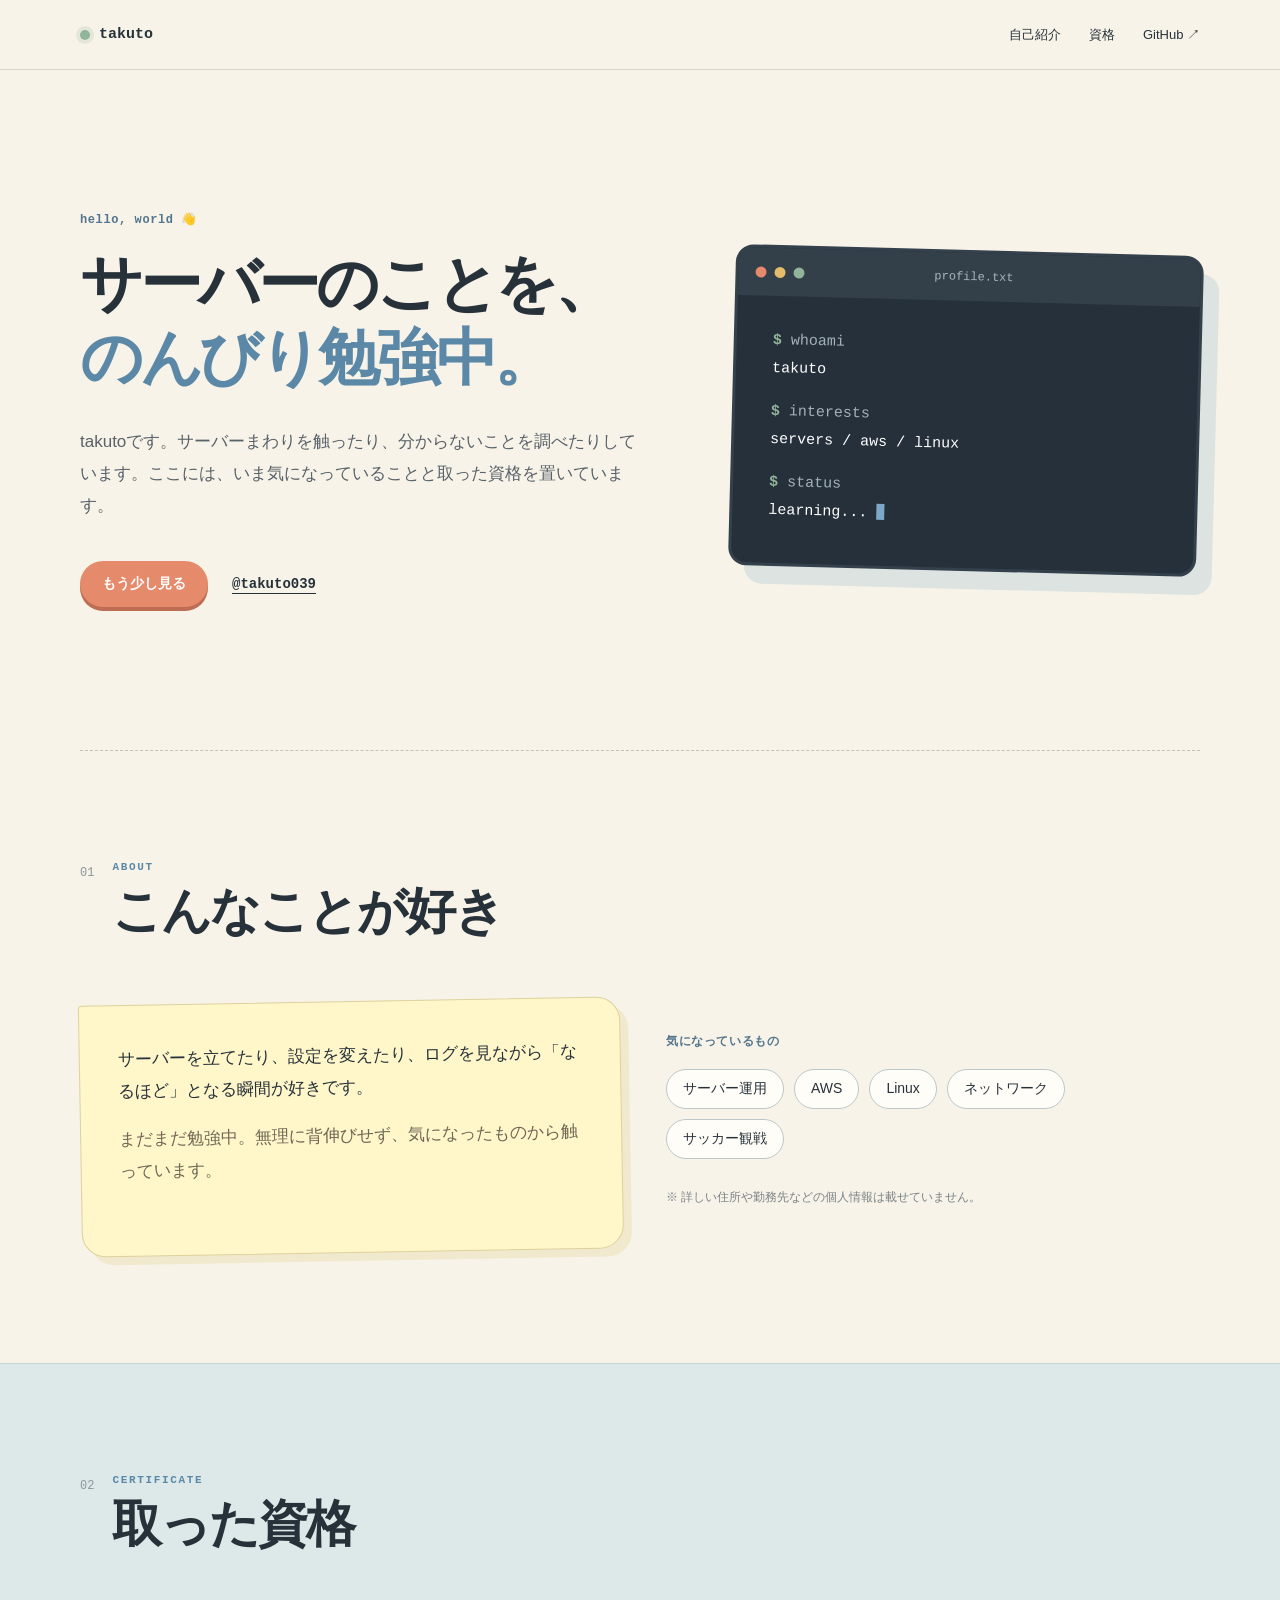
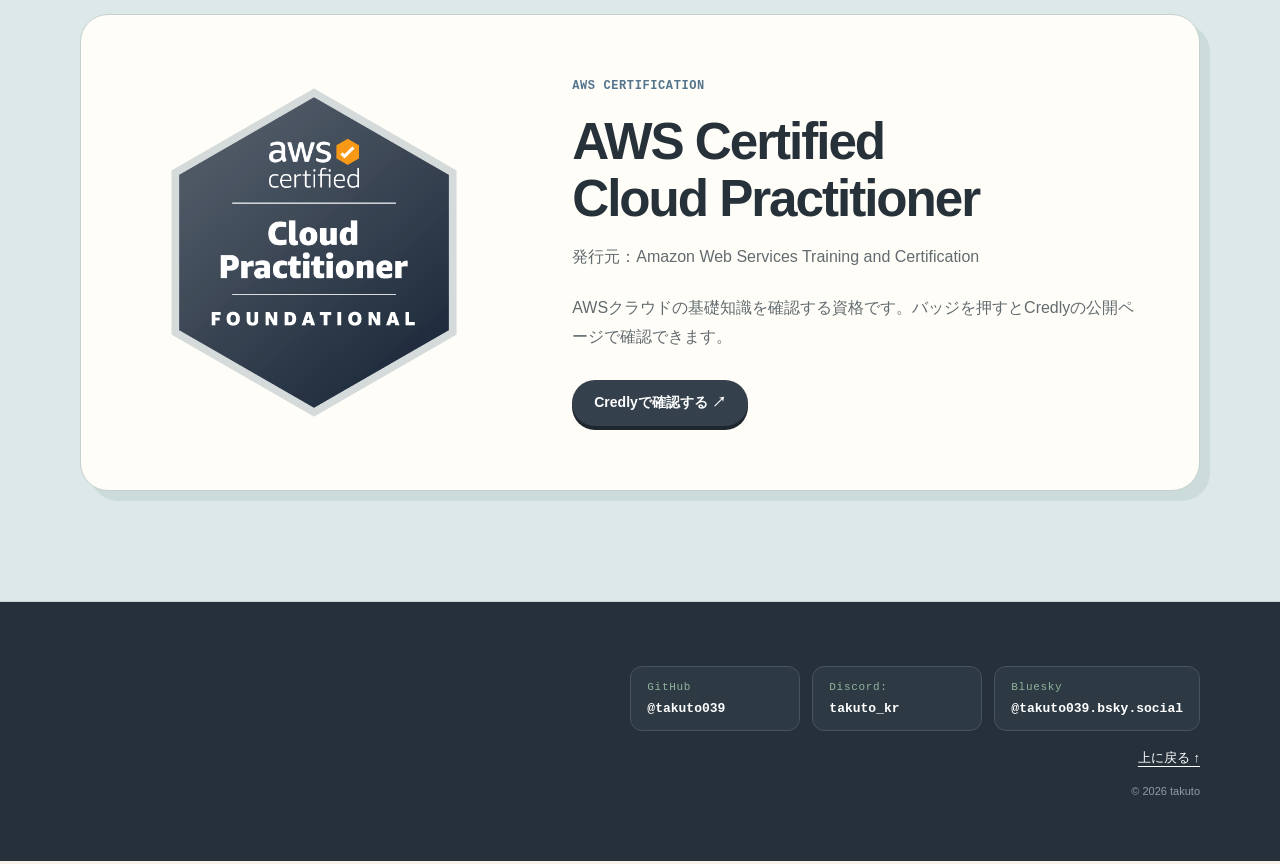
==== index.html @ 6f95fbd8 "Update index.html" ====
<!doctype html>
<html lang="ja">
<head>
  <meta charset="utf-8">
  <meta name="viewport" content="width=device-width,initial-scale=1">
  <meta name="description" content="サーバーまわりを勉強しているtakutoの自己紹介と資格ページです。">
  <meta property="og:title" content="takuto | サーバーのことを勉強中">
  <meta property="og:description" content="サーバーのことを、のんびり勉強中。">
  <meta property="og:type" content="website">
  <meta property="og:url" content="https://takuto039.github.io/">
  <meta property="og:image" content="https://takuto039.github.io/og-relaxed.png">
  <title>takuto | サーバーのことを勉強中</title>
  <link rel="stylesheet" href="styles.css">
</head>
<body>
<main>
  <header class="site-header">
    <a class="brand" href="#top"><span class="status-dot"></span>takuto</a>
    <nav aria-label="メインナビゲーション"><a href="#about">自己紹介</a><a href="#cert">資格</a><a href="https://github.com/takuto039">GitHub ↗</a></nav>
  </header>
  <section class="hero wrap" id="top">
    <div class="hero-copy">
      <p class="kicker">hello, world 👋</p>
      <h1><span class="hero-line">サーバーのことを、</span><span class="hero-line accent">のんびり勉強中。</span></h1>
      <p class="lead">takutoです。サーバーまわりを触ったり、分からないことを調べたりしています。ここには、いま気になっていることと取った資格を置いています。</p>
      <div class="hero-links"><a class="button" href="#about">もう少し見る</a><a class="plain-link" href="https://github.com/takuto039">@takuto039</a></div>
    </div>
    <div class="terminal" aria-label="takutoのプロフィール">
      <div class="terminal-bar"><span></span><span></span><span></span><p>profile.txt</p></div>
      <div class="terminal-body"><p><b>$</b> whoami</p><strong>takuto</strong><p><b>$</b> interests</p><strong>servers / aws / linux</strong><p><b>$</b> status</p><strong>learning... <i class="cursor"></i></strong></div>
    </div>
  </section>
  <section class="about wrap" id="about">
    <div class="section-title"><span>01</span><div><p>ABOUT</p><h2>こんなことが好き</h2></div></div>
    <div class="about-grid">
      <div class="note-card"><p>サーバーを立てたり、設定を変えたり、ログを見ながら「なるほど」となる瞬間が好きです。</p><p>まだまだ勉強中。無理に背伸びせず、気になったものから触っています。</p></div>
      <div class="topics"><p class="small-label">気になっているもの</p><div class="topic-list"><span>サーバー運用</span><span>AWS</span><span>Linux</span><span>ネットワーク</span><span>サッカー観戦</span></div><p class="topic-note">※ 詳しい住所や勤務先などの個人情報は載せていません。</p></div>
    </div>
  </section>
  <section class="cert-section" id="cert">
    <div class="wrap">
      <div class="section-title"><span>02</span><div><p>CERTIFICATE</p><h2>取った資格</h2></div></div>
      <article class="cert-card">
        <a class="badge-link" href="https://www.credly.com/badges/014c07ad-c490-4eeb-ae2e-093314db21c7/public_url" aria-label="CredlyでAWS Certified Cloud Practitionerを確認"><img src="aws-certified-cloud-practitioner.png" alt="AWS Certified Cloud Practitioner バッジ"></a>
        <div class="cert-copy"><p class="small-label">AWS CERTIFICATION</p><h3>AWS Certified<br>Cloud Practitioner</h3><p>発行元：Amazon Web Services Training and Certification</p><p class="cert-description">AWSクラウドの基礎知識を確認する資格です。バッジを押すとCredlyの公開ページで確認できます。</p><a class="button dark" href="https://www.credly.com/badges/014c07ad-c490-4eeb-ae2e-093314db21c7/public_url">Credlyで確認する ↗</a></div>
      </article>
    </div>
  </section>
  <footer><div class="wrap footer-inner"><div class="footer-links"><div class="social-list"><a class="social-item" href="https://github.com/takuto039"><span>GitHub</span><strong>@takuto039</strong></a><div class="social-item"><span>Discord: </span><strong>takuto_kr</strong></div><a class="social-item" href="https://bsky.app/profile/takuto039.bsky.social"><span>Bluesky</span><strong>@takuto039.bsky.social</strong></a></div><a class="back-link" href="#top">上に戻る ↑</a><p>© 2026 takuto</p></div></div></footer>
</main>
</body>
</html>
---- styles.css ----
:root { --cream:#f7f3e8; --paper:#fffdf7; --ink:#27313a; --muted:#6f777d; --blue:#7ca7c7; --green:#91b49b; --coral:#e58a6b; --line:#d9d4c7; }
* { box-sizing:border-box; }
html { scroll-behavior:smooth; }
body { margin:0; background:var(--cream); color:var(--ink); font-family:"Hiragino Kaku Gothic ProN","Yu Gothic",Meiryo,sans-serif; }
a { color:inherit; }
.wrap { width:min(1120px,calc(100% - 48px)); margin-inline:auto; }
.site-header { height:70px; display:flex; align-items:center; justify-content:space-between; padding:0 max(24px,calc((100vw - 1120px)/2)); border-bottom:1px solid var(--line); background:rgba(247,243,232,.9); position:sticky; top:0; z-index:10; backdrop-filter:blur(10px); }
.brand { display:flex; align-items:center; gap:9px; font:700 15px/1 ui-monospace,SFMono-Regular,Consolas,monospace; text-decoration:none; }
.status-dot { width:10px; height:10px; border-radius:50%; background:var(--green); box-shadow:0 0 0 4px rgba(145,180,155,.2); }
nav { display:flex; align-items:center; gap:28px; }
nav a { font-size:13px; text-decoration:none; }
nav a:hover { text-decoration:underline; text-underline-offset:5px; }
.hero { min-height:680px; padding-block:100px; display:grid; grid-template-columns:1.1fr .9fr; gap:80px; align-items:center; }
.kicker,.small-label { color:#53758d; margin:0 0 18px; font:700 12px/1.3 ui-monospace,SFMono-Regular,Consolas,monospace; letter-spacing:.05em; }
h1 { font-size:clamp(30px,5vw,62px); line-height:1.2; letter-spacing:-.055em; margin:0; }
.hero-line { display:block; white-space:nowrap; }
.hero-line.accent { color:#5b88a7; }
.lead { max-width:650px; margin:30px 0 0; color:#596169; font-size:17px; line-height:1.9; }
.hero-links { margin-top:38px; display:flex; align-items:center; gap:24px; }
.button { display:inline-block; border-radius:999px; padding:14px 22px; background:var(--coral); color:#fff; text-decoration:none; font-weight:700; font-size:14px; box-shadow:0 4px 0 #bd6d53; transition:transform .15s,box-shadow .15s; }
.button:hover { transform:translateY(2px); box-shadow:0 2px 0 #bd6d53; }
.plain-link { text-underline-offset:5px; font:600 14px ui-monospace,SFMono-Regular,Consolas,monospace; }
.terminal { background:#25303a; border:3px solid #34414c; border-radius:18px; overflow:hidden; transform:rotate(1.5deg); box-shadow:16px 18px 0 rgba(124,167,199,.22); }
.terminal-bar { height:48px; display:flex; align-items:center; gap:8px; padding:0 17px; background:#333f49; }
.terminal-bar span { width:11px; height:11px; border-radius:50%; background:#e58a6b; }.terminal-bar span:nth-child(2){background:#e5bc6b}.terminal-bar span:nth-child(3){background:#91b49b}.terminal-bar p{margin:auto;color:#aab6be;font:12px ui-monospace,monospace;transform:translateX(-24px)}
.terminal-body { padding:32px 36px 40px; color:#e8ecee; font:15px/1.7 ui-monospace,SFMono-Regular,Consolas,monospace; }
.terminal-body p { margin:18px 0 2px; color:#a5b1ba; }.terminal-body p:first-child{margin-top:0}.terminal-body b{color:#91b49b}.terminal-body strong{font-weight:500;color:#fff}.cursor{display:inline-block;width:8px;height:16px;background:#7ca7c7;vertical-align:-3px;animation:blink 1s steps(1) infinite}
@keyframes blink{50%{opacity:0}}
.about { padding-block:110px; border-top:1px dashed #c9c1b1; }
.section-title { display:flex; gap:18px; align-items:flex-start; margin-bottom:56px; }.section-title>span{padding-top:5px;color:#8c969c;font:12px ui-monospace,monospace}.section-title p{margin:0 0 5px;color:#5b88a7;font:700 11px ui-monospace,monospace;letter-spacing:.15em}.section-title h2,footer h2{margin:0;font-size:clamp(32px,4vw,50px);letter-spacing:-.04em}
.about-grid { display:grid; grid-template-columns:1fr 1fr; gap:36px; }
.note-card { padding:38px; background:#fff6c9; border:1px solid #dfd19d; border-radius:4px 24px 24px 24px; box-shadow:8px 8px 0 rgba(225,206,135,.28); transform:rotate(-1deg); }
.note-card p { margin:0; font-size:17px; line-height:1.9; }.note-card p+p{margin-top:15px;color:#6e6856}
.topics { padding:34px 8px; }.topic-list{display:flex;flex-wrap:wrap;gap:10px}.topic-list span{padding:10px 16px;border:1px solid #bdc7ca;border-radius:999px;background:var(--paper);font-size:14px}.topic-note{margin-top:28px;color:#7b8286;font-size:12px;line-height:1.7}
.cert-section { padding-block:110px; background:#dce9e8; border-block:1px solid #c4d4d3; }
.cert-card { display:grid; grid-template-columns:minmax(280px,.75fr) 1.25fr; gap:clamp(40px,7vw,90px); align-items:center; background:var(--paper); border:1px solid #c3d0cf; border-radius:28px; padding:clamp(30px,5vw,64px); box-shadow:10px 10px 0 rgba(86,123,126,.12); }
.badge-link { display:block; transition:transform .2s; }.badge-link:hover{transform:rotate(-2deg) scale(1.02)}.badge-link img{display:block;width:100%;max-width:380px;height:auto;margin:auto}.cert-copy h3{margin:0;font-size:clamp(32px,4vw,52px);line-height:1.12;letter-spacing:-.04em}.cert-copy>p:not(.small-label){color:#626b70;line-height:1.8}.cert-description{margin:22px 0 28px!important}.button.dark{background:#34414c;box-shadow:0 4px 0 #1e272e}
footer { padding-block:64px; background:#25303a; color:#fff; }.footer-inner{display:flex;justify-content:flex-end;align-items:flex-end;gap:40px}.footer-links{text-align:right;display:grid;gap:18px}.social-list{display:flex;justify-content:flex-end;flex-wrap:wrap;gap:12px}.social-item{min-width:170px;padding:14px 16px;border:1px solid #46545f;border-radius:12px;background:#2d3943;text-align:left;text-decoration:none}.social-item span{display:block;margin-bottom:5px;color:#91b49b;font:11px ui-monospace,monospace;letter-spacing:.06em}.social-item strong{font:600 13px ui-monospace,monospace;color:#fff}.social-list a:hover{border-color:#7ca7c7;background:#34434f}.back-link{font-size:13px;text-underline-offset:4px}.footer-links p{margin:0;color:#8f9ba4;font-size:11px}
@media (max-width:800px){nav a:first-child{display:none}.hero{grid-template-columns:1fr;gap:55px;padding-block:70px}.terminal{max-width:560px}.about-grid,.cert-card{grid-template-columns:1fr}.badge-link img{max-width:300px}.footer-inner{align-items:stretch;flex-direction:column}.footer-links{text-align:left}.social-list{justify-content:flex-start}.cert-section,.about{padding-block:80px}}
@media (max-width:480px){.wrap{width:min(100% - 32px,1120px)}.site-header{padding-inline:16px}nav{gap:15px}nav a{font-size:12px}.hero{min-height:0}.hero-links{align-items:flex-start;flex-direction:column}.terminal-body{padding:26px 22px}.note-card{padding:28px}.cert-card{padding:25px 20px}.social-list{display:grid}.social-item{min-width:0}}
@media (prefers-reduced-motion:reduce){html{scroll-behavior:auto}*{animation:none!important;transition:none!important}}
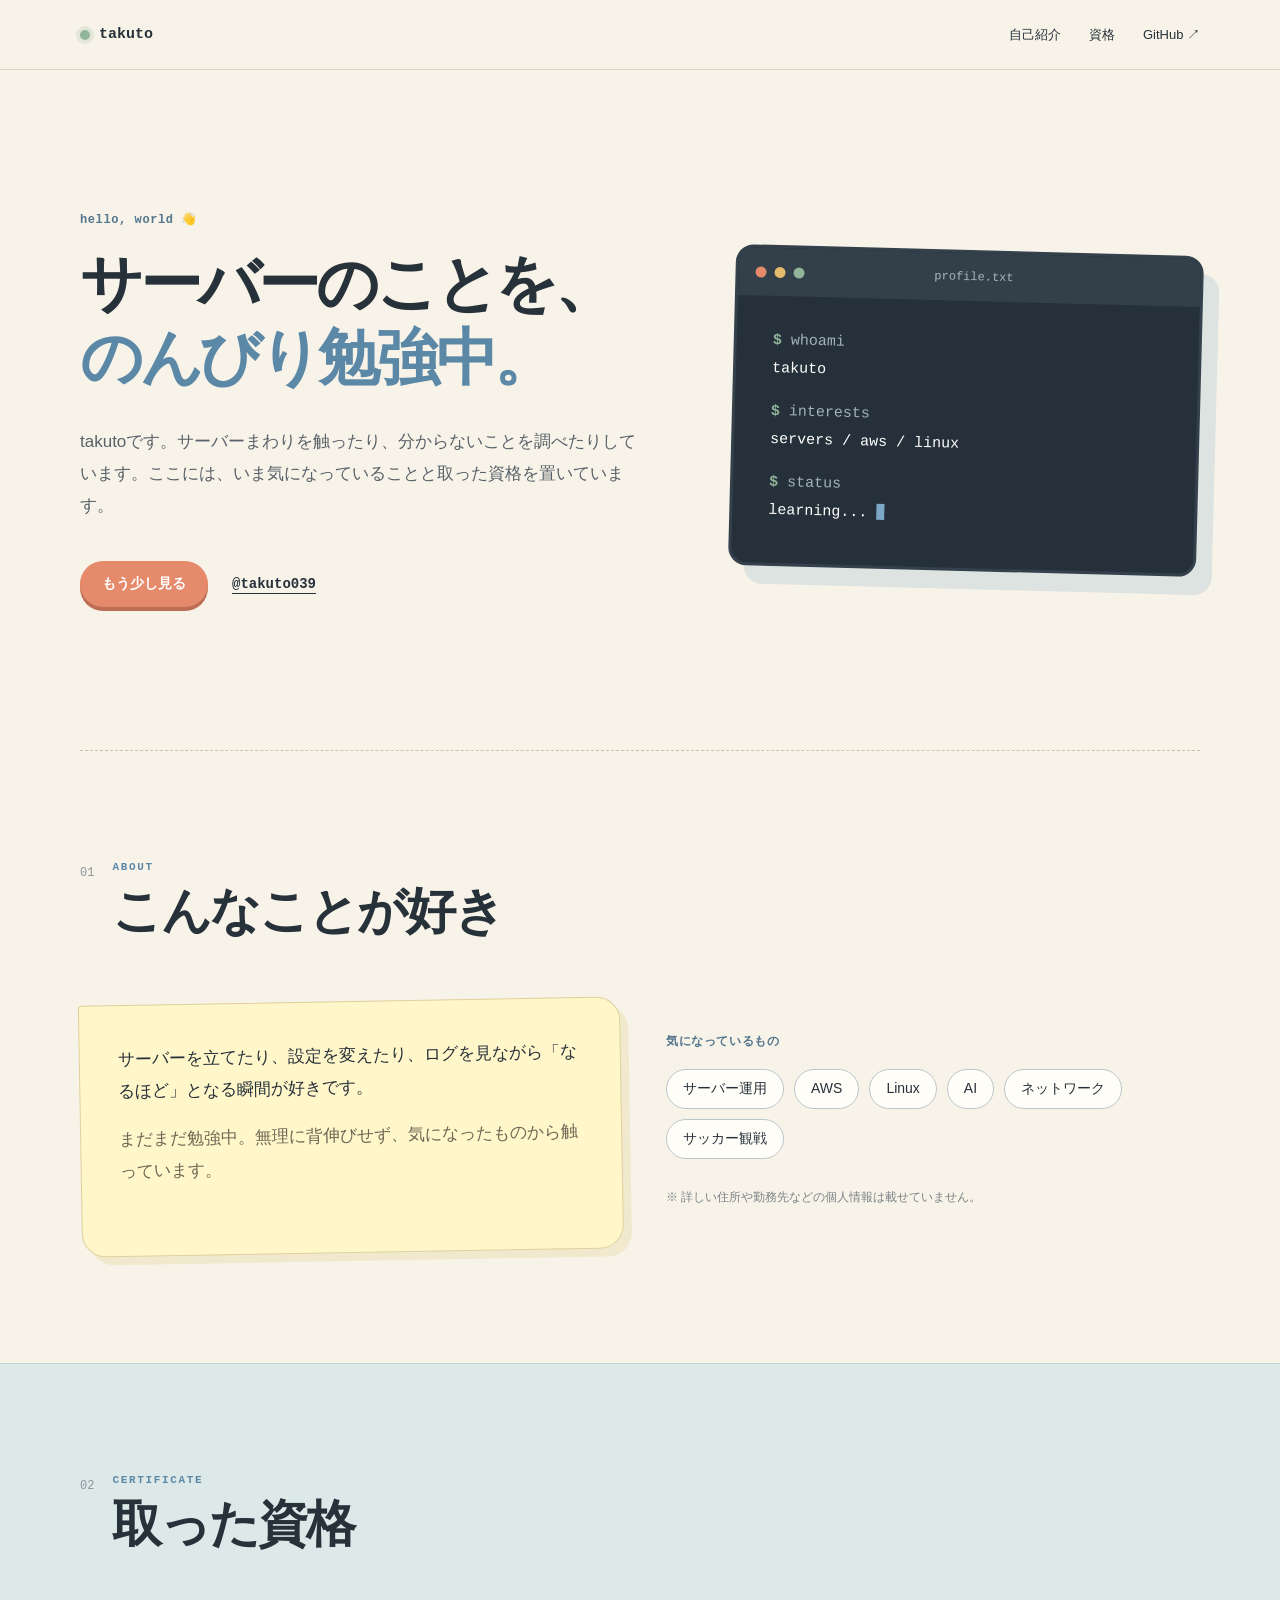
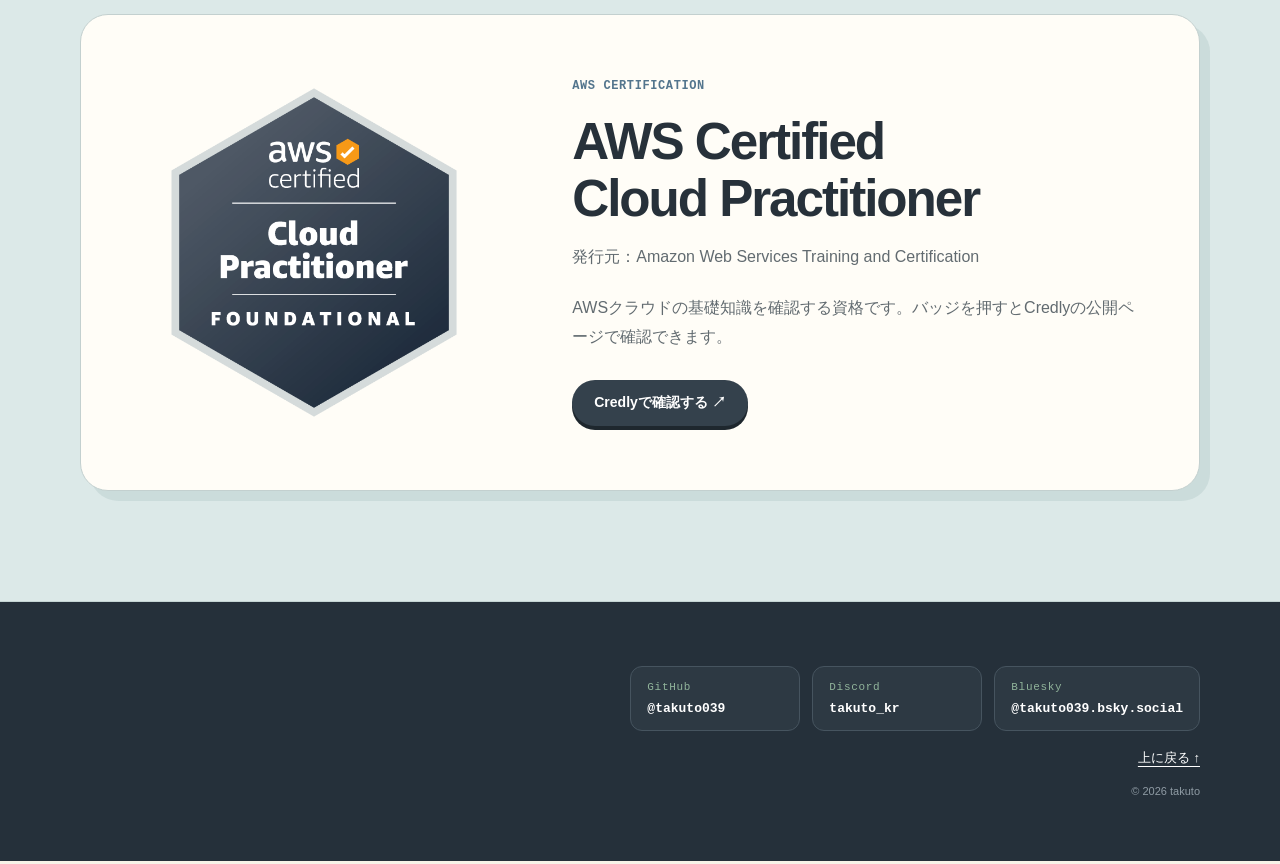
==== commit 4cfb7d75: "Update index.html" ====
--- a/index.html
+++ b/index.html
@@ -34,7 +34,7 @@
     <div class="section-title"><span>01</span><div><p>ABOUT</p><h2>こんなことが好き</h2></div></div>
     <div class="about-grid">
       <div class="note-card"><p>サーバーを立てたり、設定を変えたり、ログを見ながら「なるほど」となる瞬間が好きです。</p><p>まだまだ勉強中。無理に背伸びせず、気になったものから触っています。</p></div>
-      <div class="topics"><p class="small-label">気になっているもの</p><div class="topic-list"><span>サーバー運用</span><span>AWS</span><span>Linux</span><span>ネットワーク</span><span>サッカー観戦</span></div><p class="topic-note">※ 詳しい住所や勤務先などの個人情報は載せていません。</p></div>
+      <div class="topics"><p class="small-label">気になっているもの</p><div class="topic-list"><span>サーバー運用</span><span>AWS</span><span>Linux</span><span>AI</span><span>ネットワーク</span><span>サッカー観戦</span></div><p class="topic-note">※ 詳しい住所や勤務先などの個人情報は載せていません。</p></div>
     </div>
   </section>
   <section class="cert-section" id="cert">
@@ -46,7 +46,7 @@
       </article>
     </div>
   </section>
-  <footer><div class="wrap footer-inner"><div class="footer-links"><div class="social-list"><a class="social-item" href="https://github.com/takuto039"><span>GitHub</span><strong>@takuto039</strong></a><div class="social-item"><span>Discord: </span><strong>takuto_kr</strong></div><a class="social-item" href="https://bsky.app/profile/takuto039.bsky.social"><span>Bluesky</span><strong>@takuto039.bsky.social</strong></a></div><a class="back-link" href="#top">上に戻る ↑</a><p>© 2026 takuto</p></div></div></footer>
+  <footer><div class="wrap footer-inner"><div class="footer-links"><div class="social-list"><a class="social-item" href="https://github.com/takuto039"><span>GitHub</span><strong>@takuto039</strong></a><div class="social-item"><span>Discord</span><strong>takuto_kr</strong></div><a class="social-item" href="https://bsky.app/profile/takuto039.bsky.social"><span>Bluesky</span><strong>@takuto039.bsky.social</strong></a></div><a class="back-link" href="#top">上に戻る ↑</a><p>© 2026 takuto</p></div></div></footer>
 </main>
 </body>
 </html>
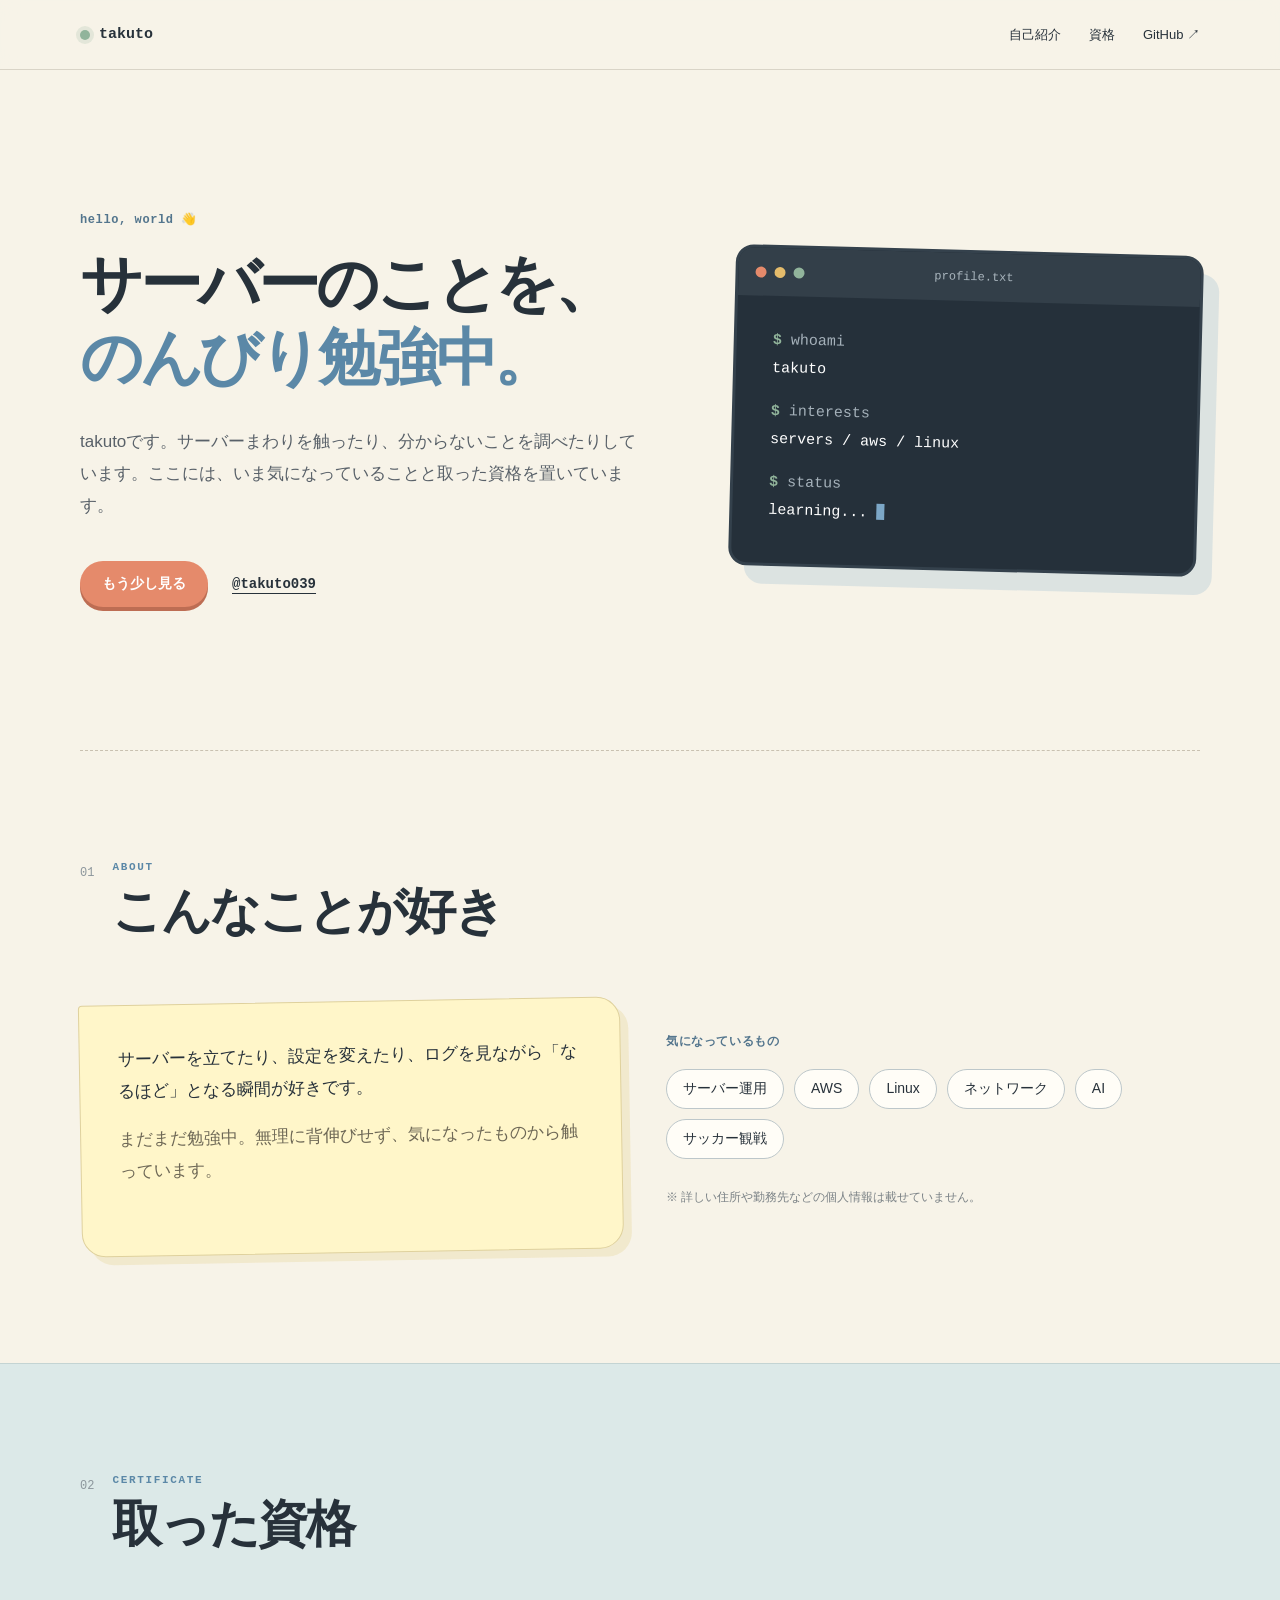
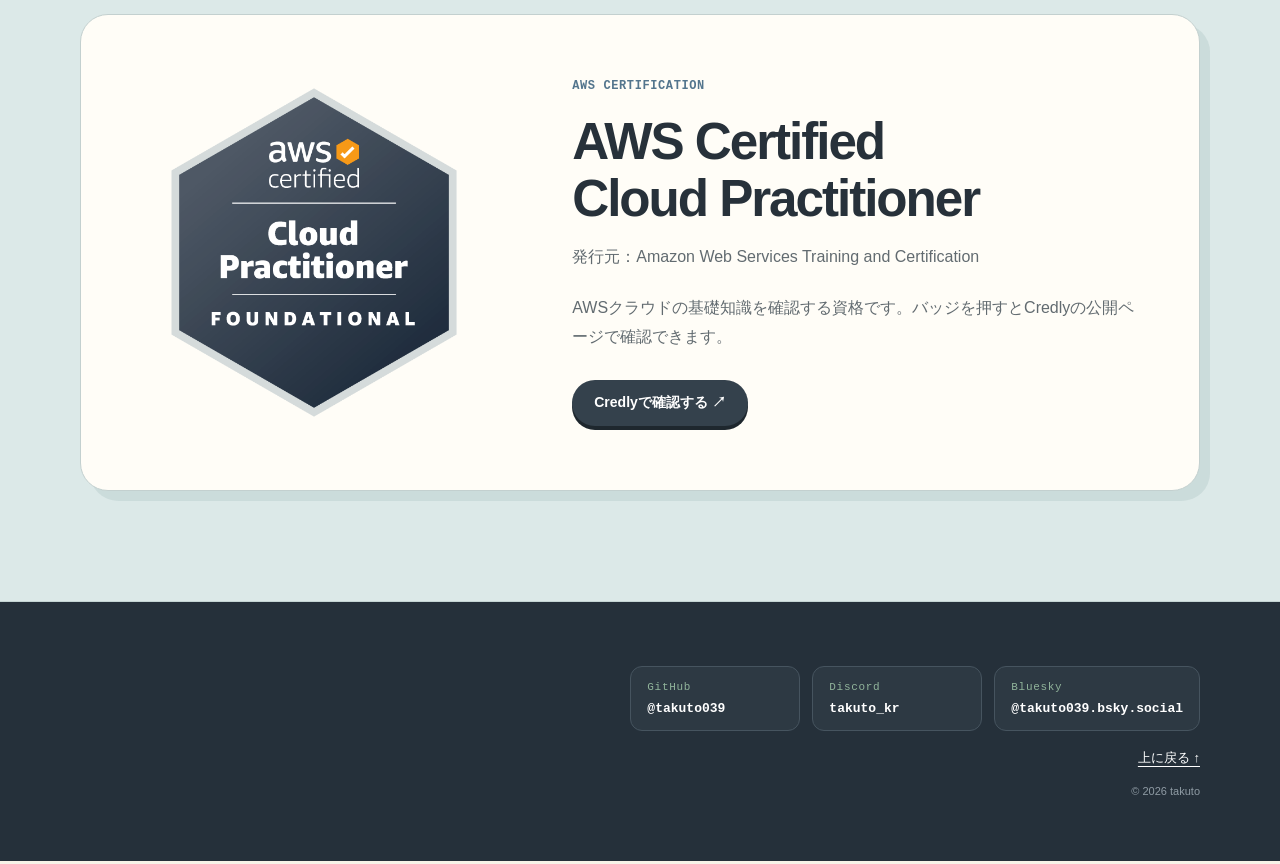
==== commit 4d2dc58c: "Republish AI interest" ====
--- a/index.html
+++ b/index.html
@@ -34,7 +34,7 @@
     <div class="section-title"><span>01</span><div><p>ABOUT</p><h2>こんなことが好き</h2></div></div>
     <div class="about-grid">
       <div class="note-card"><p>サーバーを立てたり、設定を変えたり、ログを見ながら「なるほど」となる瞬間が好きです。</p><p>まだまだ勉強中。無理に背伸びせず、気になったものから触っています。</p></div>
-      <div class="topics"><p class="small-label">気になっているもの</p><div class="topic-list"><span>サーバー運用</span><span>AWS</span><span>Linux</span><span>AI</span><span>ネットワーク</span><span>サッカー観戦</span></div><p class="topic-note">※ 詳しい住所や勤務先などの個人情報は載せていません。</p></div>
+      <div class="topics"><p class="small-label">気になっているもの</p><div class="topic-list"><span>サーバー運用</span><span>AWS</span><span>Linux</span><span>ネットワーク</span><span>AI</span><span>サッカー観戦</span></div><p class="topic-note">※ 詳しい住所や勤務先などの個人情報は載せていません。</p></div>
     </div>
   </section>
   <section class="cert-section" id="cert">
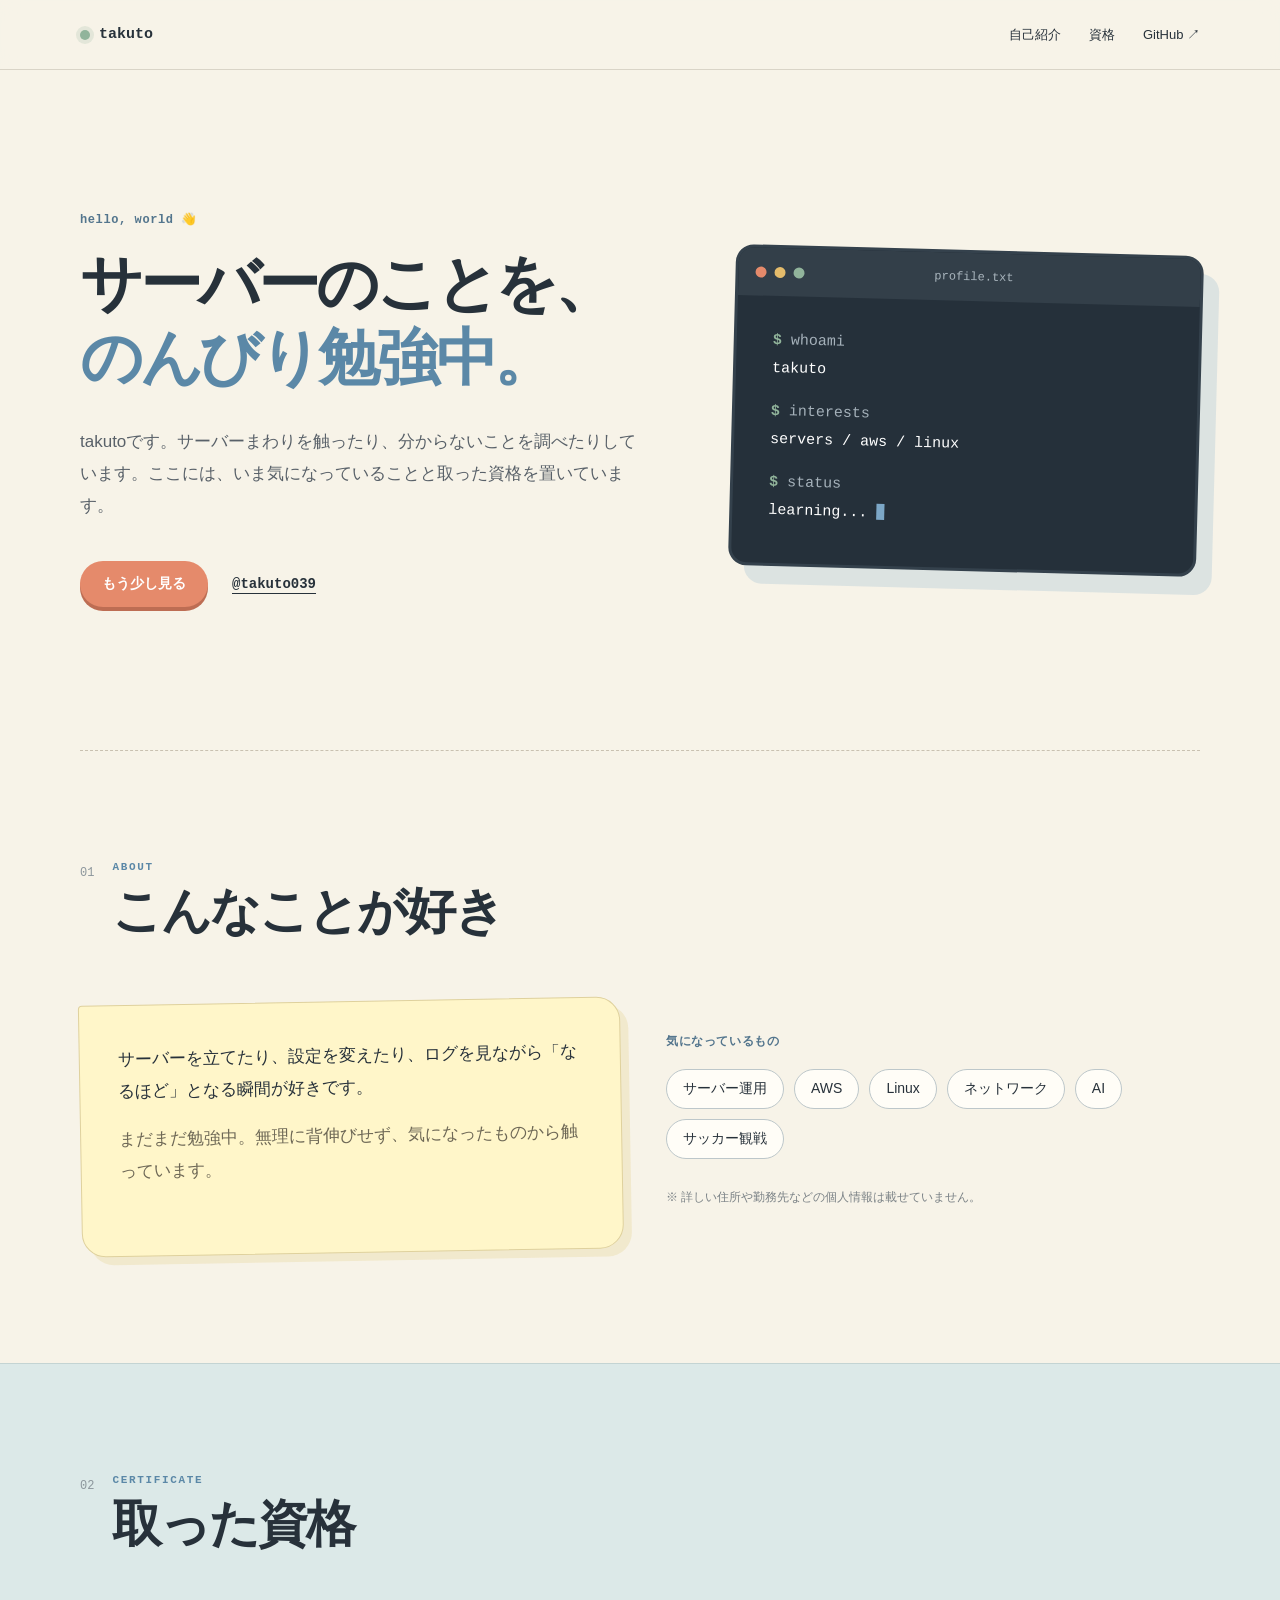
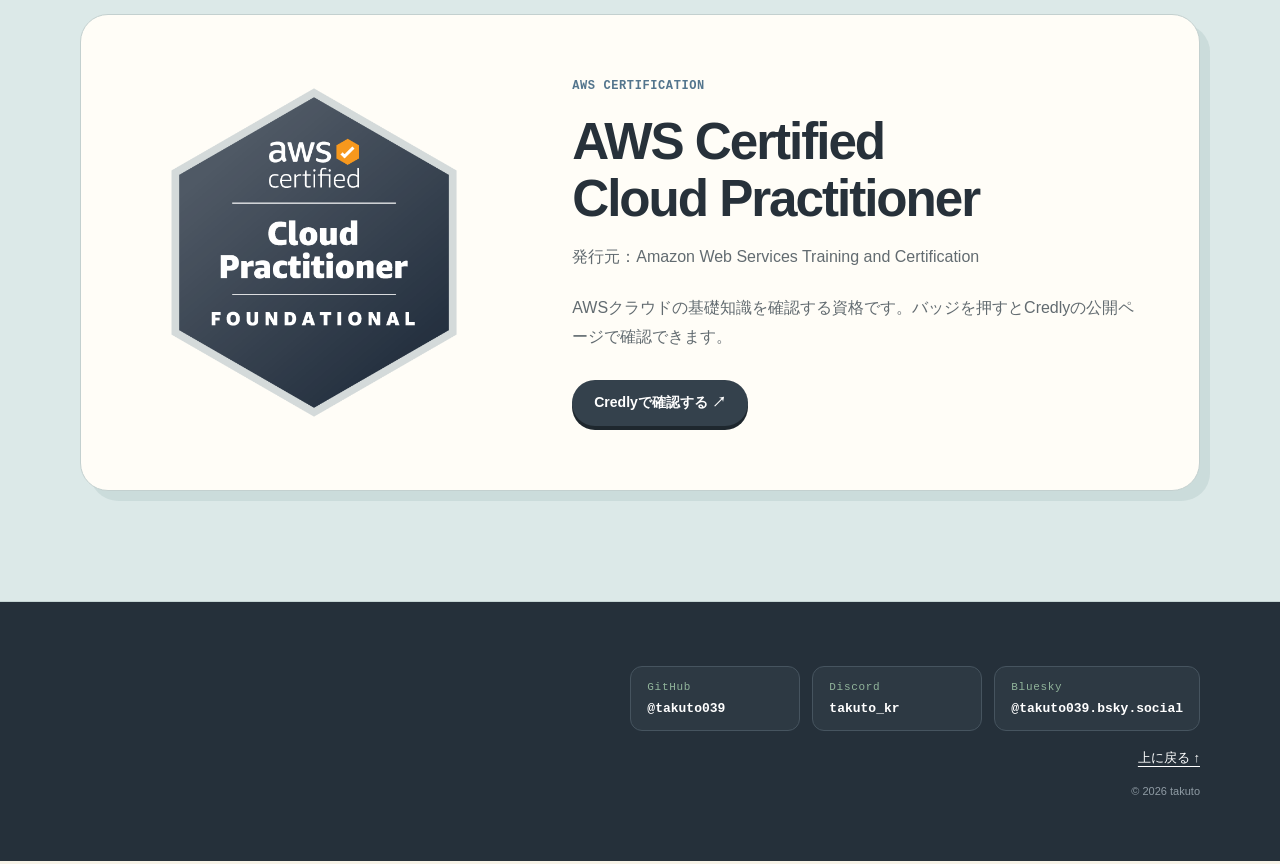
==== commit 4c9bd614: "Optimize badge image and remove unused OGP image - Serve AWS badge as lossless WebP (50KB -> 20KB) v" ====
--- a/index.html
+++ b/index.html
@@ -7,9 +7,21 @@
   <meta property="og:title" content="takuto | サーバーのことを勉強中">
   <meta property="og:description" content="サーバーのことを、のんびり勉強中。">
   <meta property="og:type" content="website">
-  <meta property="og:url" content="https://takuto039.github.io/">
-  <meta property="og:image" content="https://takuto039.github.io/og-relaxed.png">
+  <meta property="og:url" content="https://www.seitactics.com/">
+  <meta property="og:site_name" content="takuto">
+  <meta property="og:locale" content="ja_JP">
+  <meta property="og:image" content="https://www.seitactics.com/og.jpg">
+  <meta property="og:image:width" content="1200">
+  <meta property="og:image:height" content="630">
+  <meta property="og:image:alt" content="takuto サーバーのことを、のんびり勉強中。">
+  <meta name="twitter:card" content="summary_large_image">
   <title>takuto | サーバーのことを勉強中</title>
+  <link rel="canonical" href="https://www.seitactics.com/">
+  <link rel="icon" href="/favicon.ico" sizes="any">
+  <link rel="icon" href="/favicon.svg" type="image/svg+xml">
+  <link rel="apple-touch-icon" href="/apple-touch-icon.png">
+  <link rel="manifest" href="/site.webmanifest">
+  <meta name="theme-color" content="#27313a">
   <link rel="stylesheet" href="styles.css">
 </head>
 <body>
@@ -41,12 +53,12 @@
     <div class="wrap">
       <div class="section-title"><span>02</span><div><p>CERTIFICATE</p><h2>取った資格</h2></div></div>
       <article class="cert-card">
-        <a class="badge-link" href="https://www.credly.com/badges/014c07ad-c490-4eeb-ae2e-093314db21c7/public_url" aria-label="CredlyでAWS Certified Cloud Practitionerを確認"><img src="aws-certified-cloud-practitioner.png" alt="AWS Certified Cloud Practitioner バッジ"></a>
+        <a class="badge-link" href="https://www.credly.com/badges/014c07ad-c490-4eeb-ae2e-093314db21c7/public_url" aria-label="CredlyでAWS Certified Cloud Practitionerを確認"><picture><source srcset="aws-certified-cloud-practitioner.webp" type="image/webp"><img src="aws-certified-cloud-practitioner.png" alt="AWS Certified Cloud Practitioner バッジ" width="600" height="600" loading="lazy" decoding="async"></picture></a>
         <div class="cert-copy"><p class="small-label">AWS CERTIFICATION</p><h3>AWS Certified<br>Cloud Practitioner</h3><p>発行元：Amazon Web Services Training and Certification</p><p class="cert-description">AWSクラウドの基礎知識を確認する資格です。バッジを押すとCredlyの公開ページで確認できます。</p><a class="button dark" href="https://www.credly.com/badges/014c07ad-c490-4eeb-ae2e-093314db21c7/public_url">Credlyで確認する ↗</a></div>
       </article>
     </div>
   </section>
-  <footer><div class="wrap footer-inner"><div class="footer-links"><div class="social-list"><a class="social-item" href="https://github.com/takuto039"><span>GitHub</span><strong>@takuto039</strong></a><div class="social-item"><span>Discord</span><strong>takuto_kr</strong></div><a class="social-item" href="https://bsky.app/profile/takuto039.bsky.social"><span>Bluesky</span><strong>@takuto039.bsky.social</strong></a></div><a class="back-link" href="#top">上に戻る ↑</a><p>© 2026 takuto</p></div></div></footer>
+  <footer><div class="wrap footer-inner"><div class="footer-links"><div class="social-list"><a class="social-item" href="https://github.com/takuto039" rel="me"><span>GitHub</span><strong>@takuto039</strong></a><div class="social-item"><span>Discord</span><strong>takuto_kr</strong></div><a class="social-item" href="https://bsky.app/profile/takuto039.bsky.social" rel="me"><span>Bluesky</span><strong>@takuto039.bsky.social</strong></a></div><a class="back-link" href="#top">上に戻る ↑</a><p>© 2026 takuto</p></div></div></footer>
 </main>
 </body>
 </html>
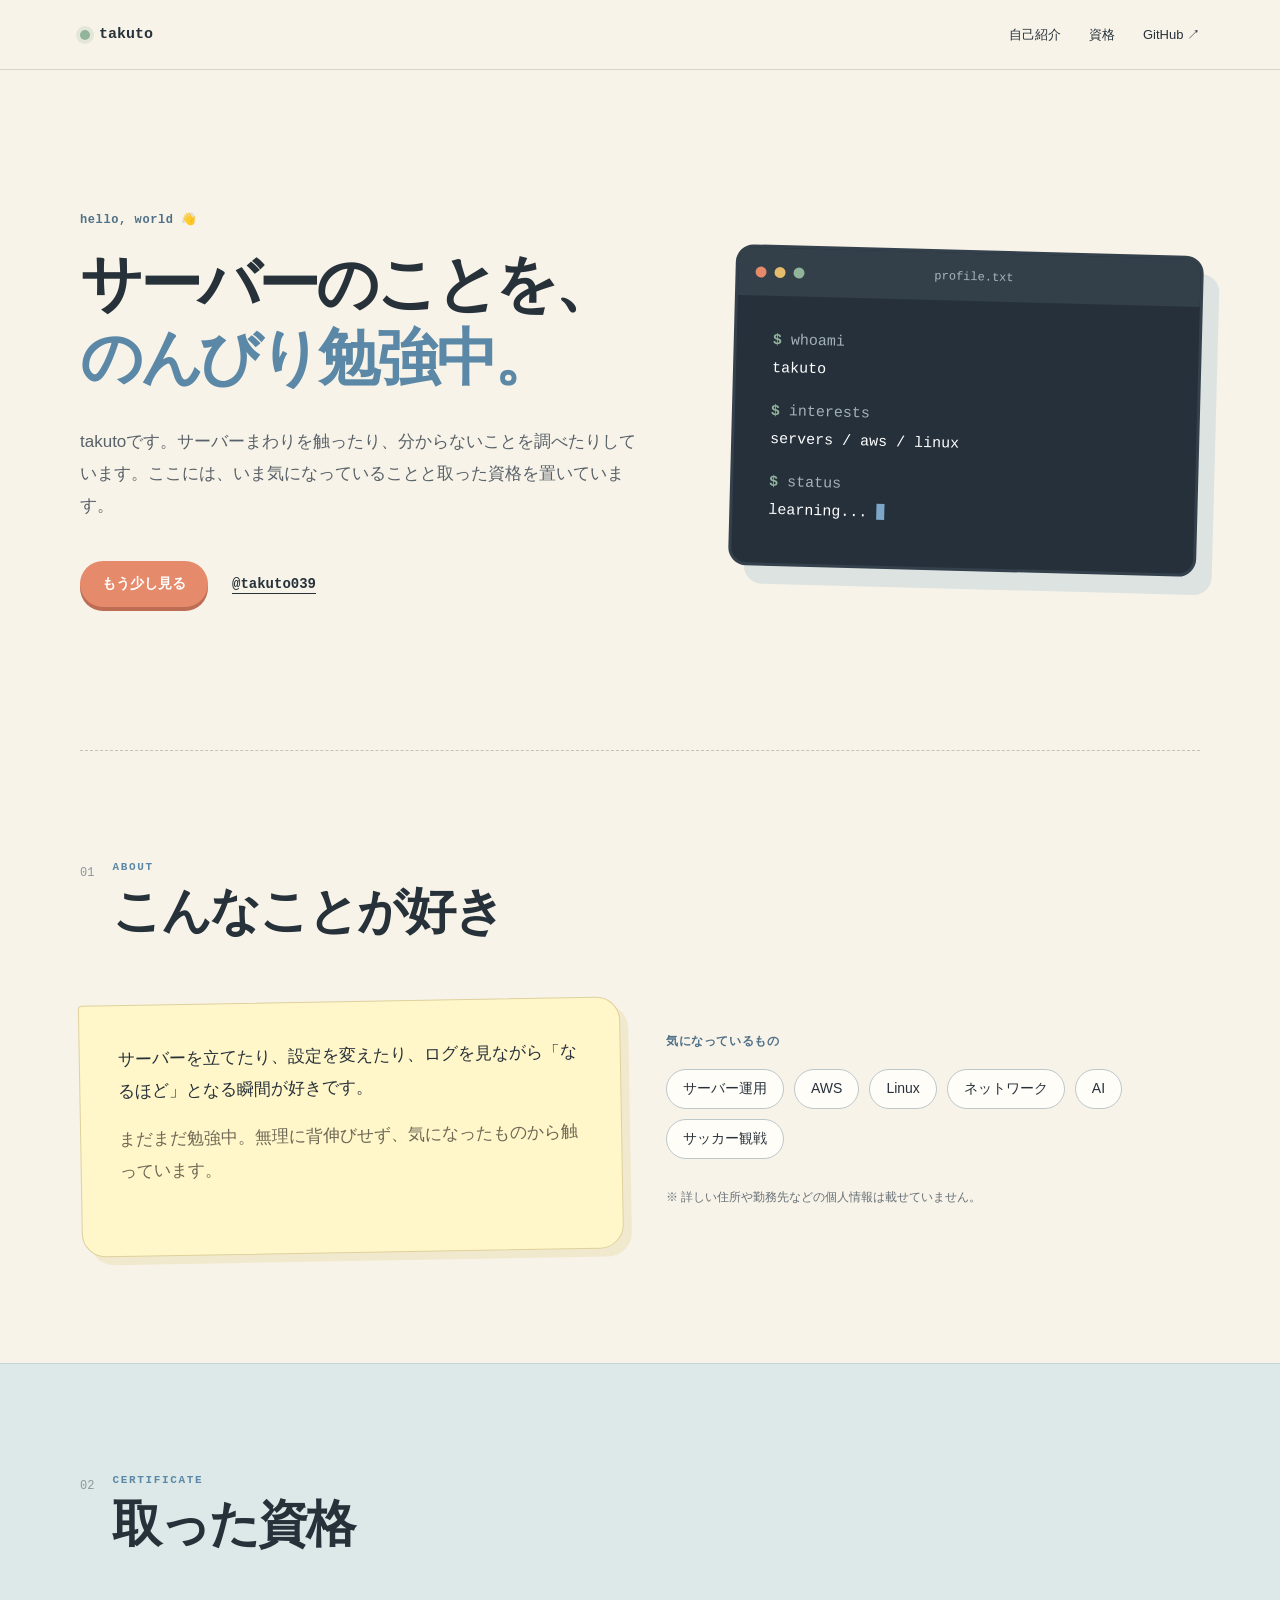
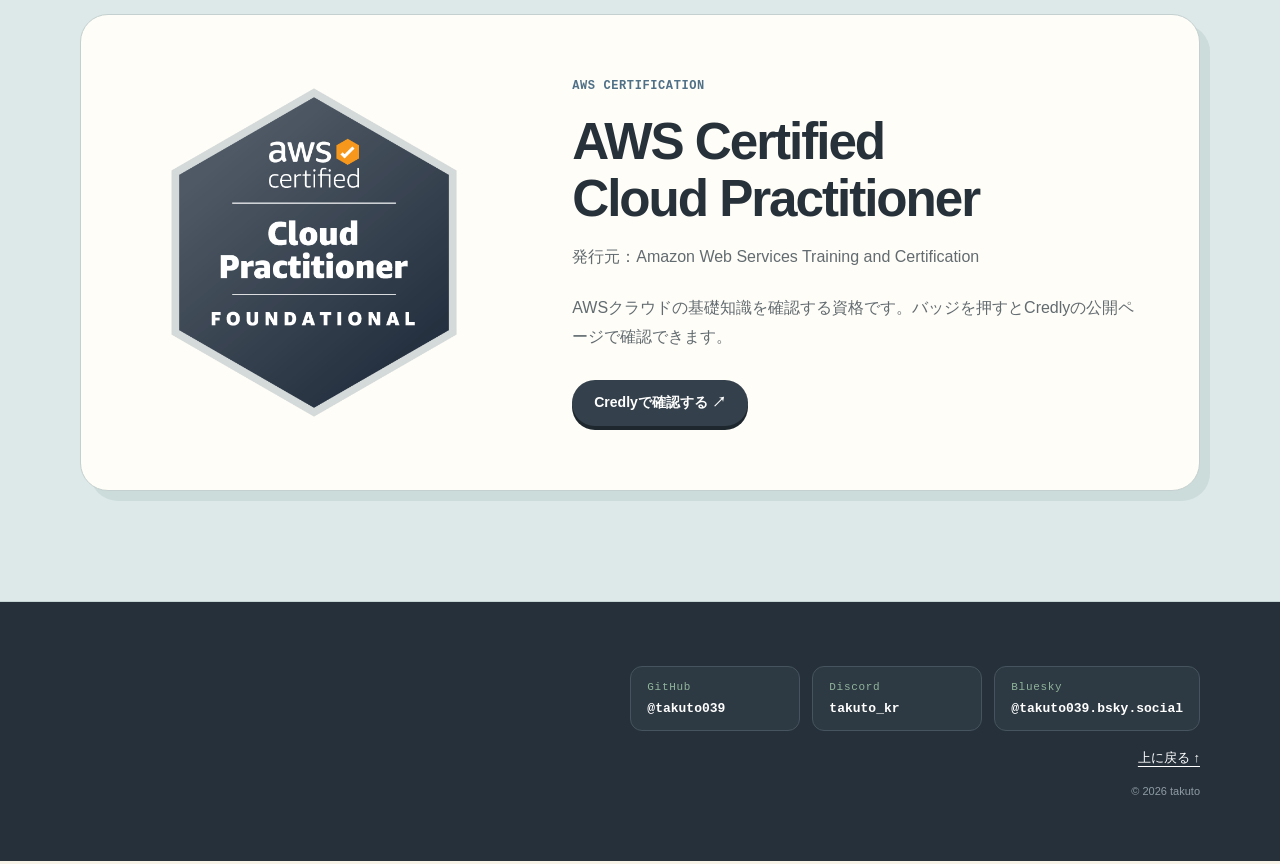
==== commit 3ec033ce: "Fix a11y landmarks, color contrast, anchor offset, and meta tags - Move header/footer out of <main> " ====
--- a/index.html
+++ b/index.html
@@ -15,6 +15,8 @@
   <meta property="og:image:height" content="630">
   <meta property="og:image:alt" content="takuto サーバーのことを、のんびり勉強中。">
   <meta name="twitter:card" content="summary_large_image">
+  <meta name="twitter:image" content="https://www.seitactics.com/og.jpg">
+  <meta name="twitter:image:alt" content="takuto サーバーのことを、のんびり勉強中。">
   <title>takuto | サーバーのことを勉強中</title>
   <link rel="canonical" href="https://www.seitactics.com/">
   <link rel="icon" href="/favicon.ico" sizes="any">
@@ -25,11 +27,11 @@
   <link rel="stylesheet" href="styles.css">
 </head>
 <body>
+<header class="site-header">
+  <a class="brand" href="#top"><span class="status-dot"></span>takuto</a>
+  <nav aria-label="メインナビゲーション"><a href="#about">自己紹介</a><a href="#cert">資格</a><a href="https://github.com/takuto039">GitHub ↗</a></nav>
+</header>
 <main>
-  <header class="site-header">
-    <a class="brand" href="#top"><span class="status-dot"></span>takuto</a>
-    <nav aria-label="メインナビゲーション"><a href="#about">自己紹介</a><a href="#cert">資格</a><a href="https://github.com/takuto039">GitHub ↗</a></nav>
-  </header>
   <section class="hero wrap" id="top">
     <div class="hero-copy">
       <p class="kicker">hello, world 👋</p>
@@ -37,13 +39,13 @@
       <p class="lead">takutoです。サーバーまわりを触ったり、分からないことを調べたりしています。ここには、いま気になっていることと取った資格を置いています。</p>
       <div class="hero-links"><a class="button" href="#about">もう少し見る</a><a class="plain-link" href="https://github.com/takuto039">@takuto039</a></div>
     </div>
-    <div class="terminal" aria-label="takutoのプロフィール">
+    <div class="terminal">
       <div class="terminal-bar"><span></span><span></span><span></span><p>profile.txt</p></div>
       <div class="terminal-body"><p><b>$</b> whoami</p><strong>takuto</strong><p><b>$</b> interests</p><strong>servers / aws / linux</strong><p><b>$</b> status</p><strong>learning... <i class="cursor"></i></strong></div>
     </div>
   </section>
   <section class="about wrap" id="about">
-    <div class="section-title"><span>01</span><div><p>ABOUT</p><h2>こんなことが好き</h2></div></div>
+    <div class="section-title"><span aria-hidden="true">01</span><div><p>ABOUT</p><h2>こんなことが好き</h2></div></div>
     <div class="about-grid">
       <div class="note-card"><p>サーバーを立てたり、設定を変えたり、ログを見ながら「なるほど」となる瞬間が好きです。</p><p>まだまだ勉強中。無理に背伸びせず、気になったものから触っています。</p></div>
       <div class="topics"><p class="small-label">気になっているもの</p><div class="topic-list"><span>サーバー運用</span><span>AWS</span><span>Linux</span><span>ネットワーク</span><span>AI</span><span>サッカー観戦</span></div><p class="topic-note">※ 詳しい住所や勤務先などの個人情報は載せていません。</p></div>
@@ -51,14 +53,14 @@
   </section>
   <section class="cert-section" id="cert">
     <div class="wrap">
-      <div class="section-title"><span>02</span><div><p>CERTIFICATE</p><h2>取った資格</h2></div></div>
+      <div class="section-title"><span aria-hidden="true">02</span><div><p>CERTIFICATE</p><h2>取った資格</h2></div></div>
       <article class="cert-card">
         <a class="badge-link" href="https://www.credly.com/badges/014c07ad-c490-4eeb-ae2e-093314db21c7/public_url" aria-label="CredlyでAWS Certified Cloud Practitionerを確認"><picture><source srcset="aws-certified-cloud-practitioner.webp" type="image/webp"><img src="aws-certified-cloud-practitioner.png" alt="AWS Certified Cloud Practitioner バッジ" width="600" height="600" loading="lazy" decoding="async"></picture></a>
         <div class="cert-copy"><p class="small-label">AWS CERTIFICATION</p><h3>AWS Certified<br>Cloud Practitioner</h3><p>発行元：Amazon Web Services Training and Certification</p><p class="cert-description">AWSクラウドの基礎知識を確認する資格です。バッジを押すとCredlyの公開ページで確認できます。</p><a class="button dark" href="https://www.credly.com/badges/014c07ad-c490-4eeb-ae2e-093314db21c7/public_url">Credlyで確認する ↗</a></div>
       </article>
     </div>
   </section>
-  <footer><div class="wrap footer-inner"><div class="footer-links"><div class="social-list"><a class="social-item" href="https://github.com/takuto039" rel="me"><span>GitHub</span><strong>@takuto039</strong></a><div class="social-item"><span>Discord</span><strong>takuto_kr</strong></div><a class="social-item" href="https://bsky.app/profile/takuto039.bsky.social" rel="me"><span>Bluesky</span><strong>@takuto039.bsky.social</strong></a></div><a class="back-link" href="#top">上に戻る ↑</a><p>© 2026 takuto</p></div></div></footer>
 </main>
+<footer><div class="wrap footer-inner"><div class="footer-links"><div class="social-list"><a class="social-item" href="https://github.com/takuto039" rel="me"><span>GitHub</span><strong>@takuto039</strong></a><div class="social-item"><span>Discord</span><strong>takuto_kr</strong></div><a class="social-item" href="https://bsky.app/profile/takuto039.bsky.social" rel="me"><span>Bluesky</span><strong>@takuto039.bsky.social</strong></a></div><a class="back-link" href="#top">上に戻る ↑</a><p>© 2026 takuto</p></div></div></footer>
 </body>
 </html>
--- a/styles.css
+++ b/styles.css
@@ -1,6 +1,6 @@
 :root { --cream:#f7f3e8; --paper:#fffdf7; --ink:#27313a; --muted:#6f777d; --blue:#7ca7c7; --green:#91b49b; --coral:#e58a6b; --line:#d9d4c7; }
 * { box-sizing:border-box; }
-html { scroll-behavior:smooth; }
+html { scroll-behavior:smooth; scroll-padding-top:70px; }
 body { margin:0; background:var(--cream); color:var(--ink); font-family:"Hiragino Kaku Gothic ProN","Yu Gothic",Meiryo,sans-serif; }
 a { color:inherit; }
 .wrap { width:min(1120px,calc(100% - 48px)); margin-inline:auto; }
@@ -11,7 +11,7 @@
 nav a { font-size:13px; text-decoration:none; }
 nav a:hover { text-decoration:underline; text-underline-offset:5px; }
 .hero { min-height:680px; padding-block:100px; display:grid; grid-template-columns:1.1fr .9fr; gap:80px; align-items:center; }
-.kicker,.small-label { color:#53758d; margin:0 0 18px; font:700 12px/1.3 ui-monospace,SFMono-Regular,Consolas,monospace; letter-spacing:.05em; }
+.kicker,.small-label { color:#4f7087; margin:0 0 18px; font:700 12px/1.3 ui-monospace,SFMono-Regular,Consolas,monospace; letter-spacing:.05em; }
 h1 { font-size:clamp(30px,5vw,62px); line-height:1.2; letter-spacing:-.055em; margin:0; }
 .hero-line { display:block; white-space:nowrap; }
 .hero-line.accent { color:#5b88a7; }
@@ -31,7 +31,7 @@
 .about-grid { display:grid; grid-template-columns:1fr 1fr; gap:36px; }
 .note-card { padding:38px; background:#fff6c9; border:1px solid #dfd19d; border-radius:4px 24px 24px 24px; box-shadow:8px 8px 0 rgba(225,206,135,.28); transform:rotate(-1deg); }
 .note-card p { margin:0; font-size:17px; line-height:1.9; }.note-card p+p{margin-top:15px;color:#6e6856}
-.topics { padding:34px 8px; }.topic-list{display:flex;flex-wrap:wrap;gap:10px}.topic-list span{padding:10px 16px;border:1px solid #bdc7ca;border-radius:999px;background:var(--paper);font-size:14px}.topic-note{margin-top:28px;color:#7b8286;font-size:12px;line-height:1.7}
+.topics { padding:34px 8px; }.topic-list{display:flex;flex-wrap:wrap;gap:10px}.topic-list span{padding:10px 16px;border:1px solid #bdc7ca;border-radius:999px;background:var(--paper);font-size:14px}.topic-note{margin-top:28px;color:#677076;font-size:12px;line-height:1.7}
 .cert-section { padding-block:110px; background:#dce9e8; border-block:1px solid #c4d4d3; }
 .cert-card { display:grid; grid-template-columns:minmax(280px,.75fr) 1.25fr; gap:clamp(40px,7vw,90px); align-items:center; background:var(--paper); border:1px solid #c3d0cf; border-radius:28px; padding:clamp(30px,5vw,64px); box-shadow:10px 10px 0 rgba(86,123,126,.12); }
 .badge-link { display:block; transition:transform .2s; }.badge-link:hover{transform:rotate(-2deg) scale(1.02)}.badge-link img{display:block;width:100%;max-width:380px;height:auto;margin:auto}.cert-copy h3{margin:0;font-size:clamp(32px,4vw,52px);line-height:1.12;letter-spacing:-.04em}.cert-copy>p:not(.small-label){color:#626b70;line-height:1.8}.cert-description{margin:22px 0 28px!important}.button.dark{background:#34414c;box-shadow:0 4px 0 #1e272e}
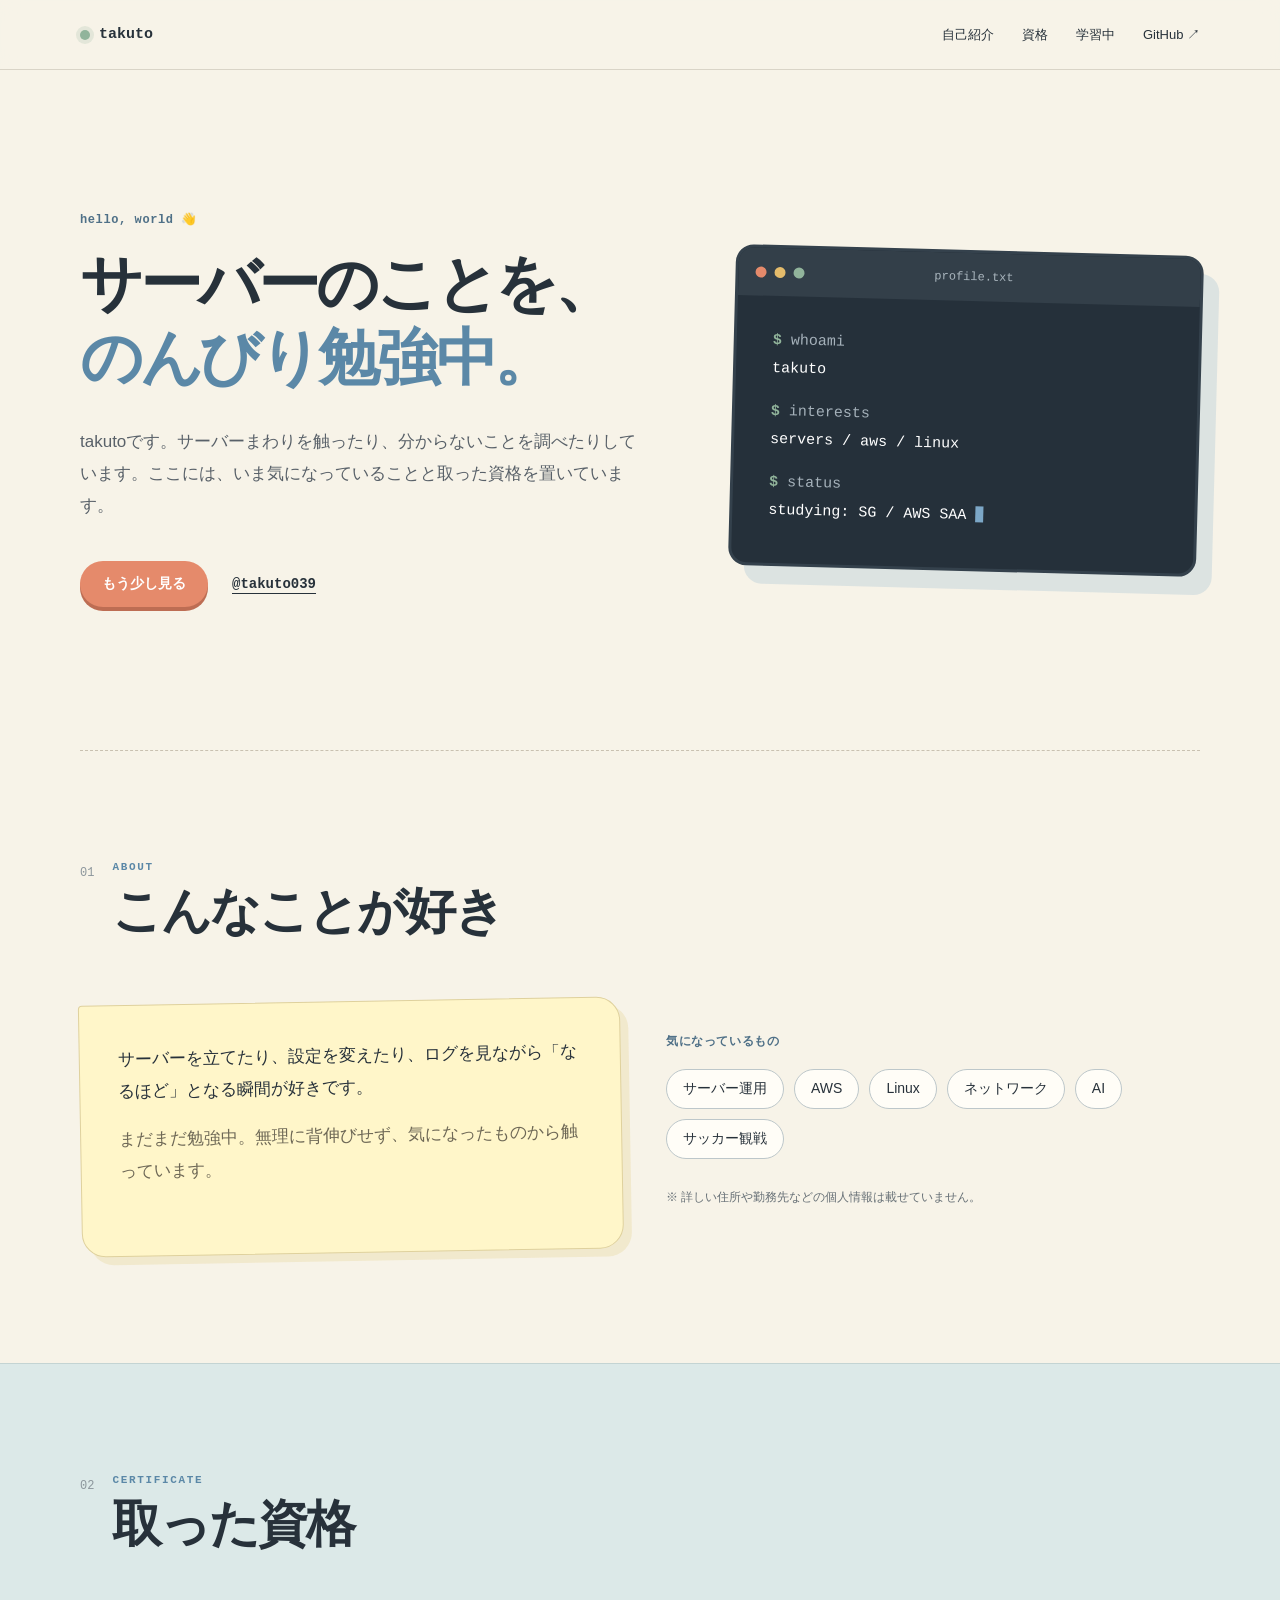
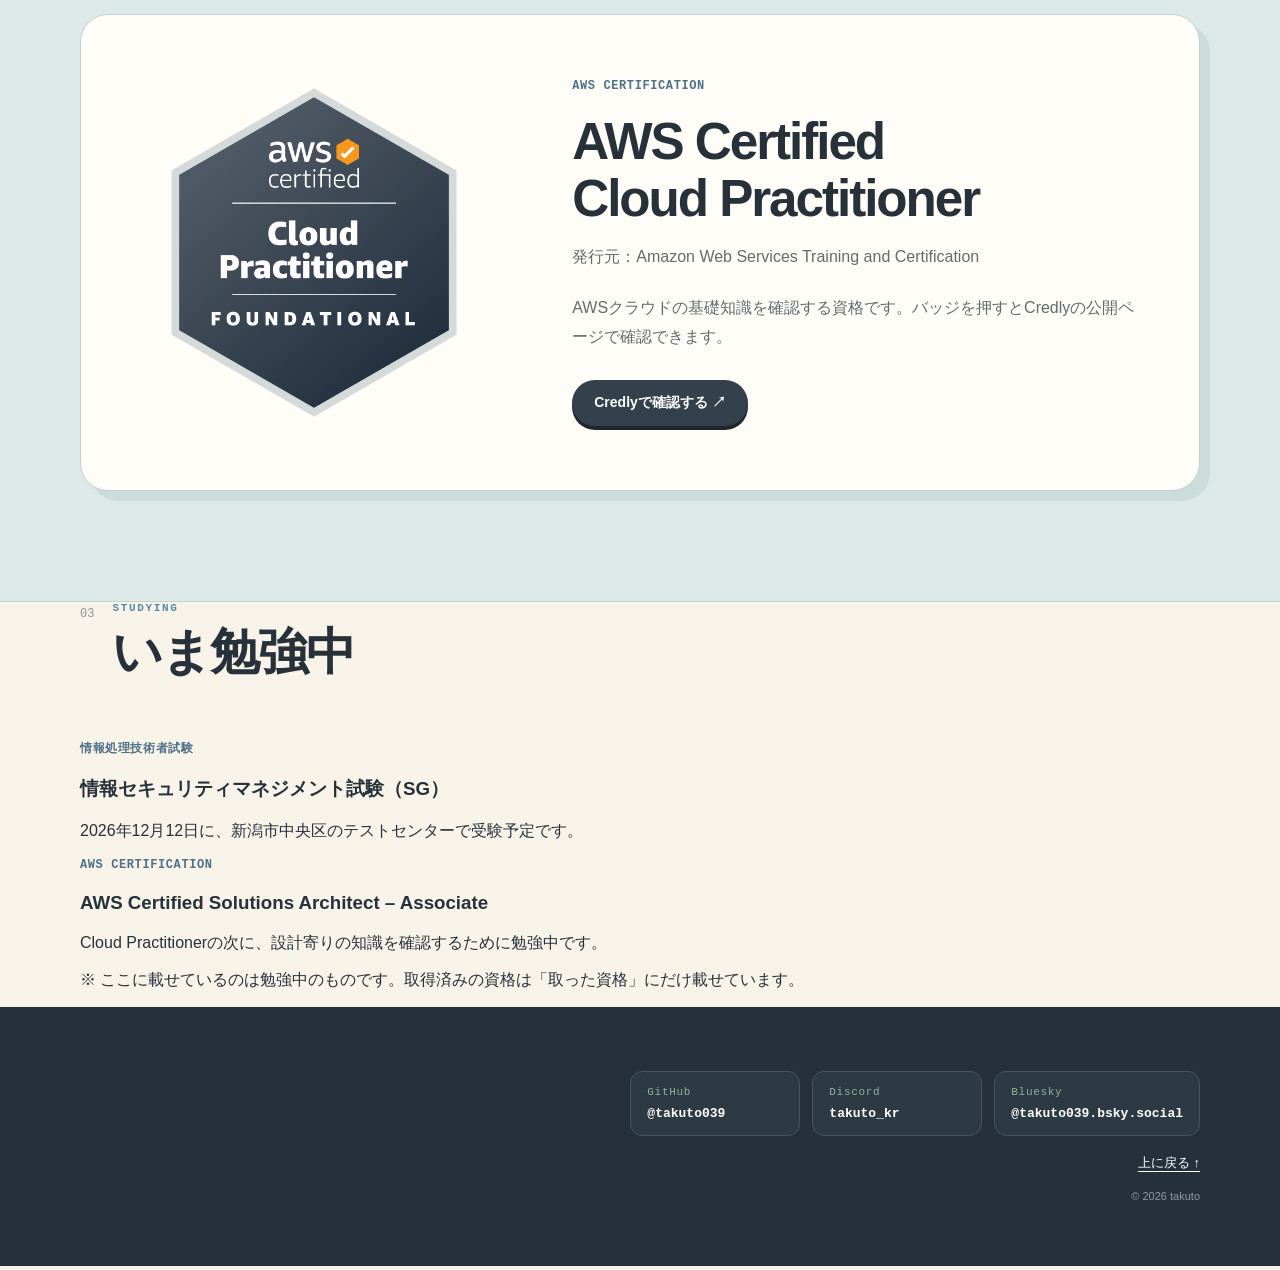
==== commit 3747a763: "Add studying section for SG and AWS SAA" ====
--- a/index.html
+++ b/index.html
@@ -29,7 +29,7 @@
 <body>
 <header class="site-header">
   <a class="brand" href="#top"><span class="status-dot"></span>takuto</a>
-  <nav aria-label="メインナビゲーション"><a href="#about">自己紹介</a><a href="#cert">資格</a><a href="https://github.com/takuto039">GitHub ↗</a></nav>
+  <nav aria-label="メインナビゲーション"><a href="#about">自己紹介</a><a href="#cert">資格</a><a href="#study">学習中</a><a href="https://github.com/takuto039">GitHub ↗</a></nav>
 </header>
 <main>
   <section class="hero wrap" id="top">
@@ -41,7 +41,7 @@
     </div>
     <div class="terminal">
       <div class="terminal-bar"><span></span><span></span><span></span><p>profile.txt</p></div>
-      <div class="terminal-body"><p><b>$</b> whoami</p><strong>takuto</strong><p><b>$</b> interests</p><strong>servers / aws / linux</strong><p><b>$</b> status</p><strong>learning... <i class="cursor"></i></strong></div>
+      <div class="terminal-body"><p><b>$</b> whoami</p><strong>takuto</strong><p><b>$</b> interests</p><strong>servers / aws / linux</strong><p><b>$</b> status</p><strong>studying: SG / AWS SAA <i class="cursor"></i></strong></div>
     </div>
   </section>
   <section class="about wrap" id="about">
@@ -60,6 +60,22 @@
       </article>
     </div>
   </section>
+  <section class="study wrap" id="study">
+    <div class="section-title"><span aria-hidden="true">03</span><div><p>STUDYING</p><h2>いま勉強中</h2></div></div>
+    <div class="study-list">
+      <article class="study-card">
+        <p class="small-label">情報処理技術者試験</p>
+        <h3>情報セキュリティマネジメント試験（SG）</h3>
+        <p>2026年12月12日に、新潟市中央区のテストセンターで受験予定です。</p>
+      </article>
+      <article class="study-card">
+        <p class="small-label">AWS CERTIFICATION</p>
+        <h3>AWS Certified Solutions Architect – Associate</h3>
+        <p>Cloud Practitionerの次に、設計寄りの知識を確認するために勉強中です。</p>
+      </article>
+    </div>
+    <p class="study-note">※ ここに載せているのは勉強中のものです。取得済みの資格は「取った資格」にだけ載せています。</p>
+  </section>
 </main>
 <footer><div class="wrap footer-inner"><div class="footer-links"><div class="social-list"><a class="social-item" href="https://github.com/takuto039" rel="me"><span>GitHub</span><strong>@takuto039</strong></a><div class="social-item"><span>Discord</span><strong>takuto_kr</strong></div><a class="social-item" href="https://bsky.app/profile/takuto039.bsky.social" rel="me"><span>Bluesky</span><strong>@takuto039.bsky.social</strong></a></div><a class="back-link" href="#top">上に戻る ↑</a><p>© 2026 takuto</p></div></div></footer>
 </body>
